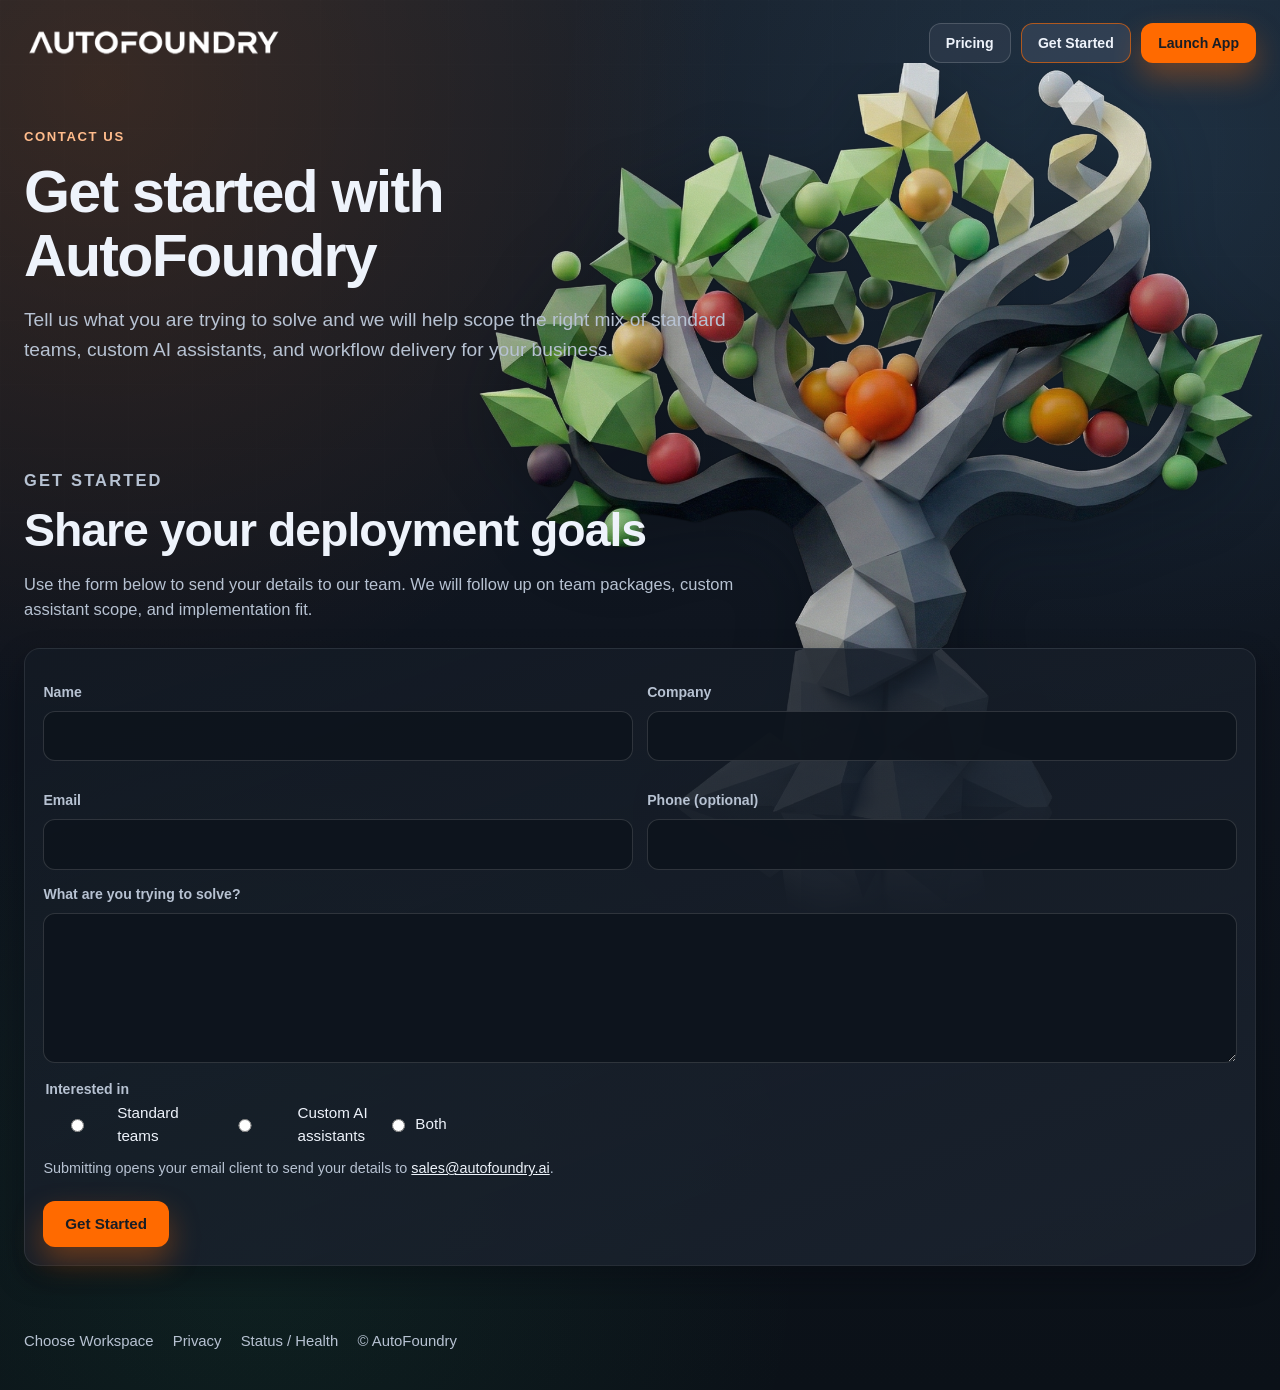
==== contact-us/index.html @ 42141f08 "Add contact us page and route marketing CTAs" ====
<!doctype html>
<html lang="en">
<head>
  <meta charset="utf-8">
  <meta name="viewport" content="width=device-width, initial-scale=1">
  <title>AutoFoundry | Contact Us</title>
  <meta name="description" content="Get started with AutoFoundry for standard teams, custom AI assistants, and workflow deployment planning.">
  <link rel="icon" href="/images/favicon.ico" type="image/x-icon" sizes="any">
  <link rel="stylesheet" href="/style.css">
</head>
<body>
  <div class="page contact-page" id="top">
    <header class="topbar wrap" aria-label="Primary">
      <a href="/" class="brand" aria-label="AutoFoundry home">
        <img src="/images/AutoFoundry_WordMark_600px.png" alt="AutoFoundry" class="wordmark">
      </a>
      <nav class="top-actions" aria-label="Primary actions">
        <a class="btn btn-small btn-ghost" href="/pricing/">Pricing</a>
        <a class="btn btn-small btn-secondary is-current" aria-current="page" href="/contact-us/">Get Started</a>
        <a class="btn btn-small btn-primary" href="https://auth.autofoundry.ai/login?redirect=https://auth.autofoundry.ai/choose">Launch App</a>
      </nav>
    </header>

    <main>
      <div class="hero-shell">
        <section class="hero wrap">
          <div class="hero-inner">
            <div class="hero-left">
              <p class="hero-kicker">Contact Us</p>
              <h1>Get started with AutoFoundry</h1>
              <p class="hero-lede">Tell us what you are trying to solve and we will help scope the right mix of standard teams, custom AI assistants, and workflow delivery for your business.</p>
            </div>
          </div>
        </section>

        <section class="section section-split wrap" id="contact-form-section">
          <div class="section-head">
            <p class="eyebrow">Get Started</p>
            <h2>Share your deployment goals</h2>
            <p>Use the form below to send your details to our team. We will follow up on team packages, custom assistant scope, and implementation fit.</p>
          </div>

          <form class="card contact-form" action="mailto:sales@autofoundry.ai" method="post" enctype="text/plain">
            <div class="contact-grid">
              <label class="contact-field">
                <span>Name</span>
                <input type="text" name="Name" required>
              </label>
              <label class="contact-field">
                <span>Company</span>
                <input type="text" name="Company" required>
              </label>
              <label class="contact-field">
                <span>Email</span>
                <input type="email" name="Email" required>
              </label>
              <label class="contact-field">
                <span>Phone (optional)</span>
                <input type="tel" name="Phone">
              </label>
            </div>

            <label class="contact-field">
              <span>What are you trying to solve?</span>
              <textarea name="What are you trying to solve" rows="5" required></textarea>
            </label>

            <fieldset class="contact-interest">
              <legend>Interested in</legend>
              <label><input type="radio" name="Interested in" value="Standard teams" required> Standard teams</label>
              <label><input type="radio" name="Interested in" value="Custom AI assistants"> Custom AI assistants</label>
              <label><input type="radio" name="Interested in" value="Both"> Both</label>
            </fieldset>

            <p class="contact-note">Submitting opens your email client to send your details to <a href="mailto:sales@autofoundry.ai">sales@autofoundry.ai</a>.</p>

            <div class="cta-row">
              <button class="btn btn-primary" type="submit">Get Started</button>
            </div>
          </form>
        </section>

        <div class="hero-art-layer" aria-hidden="true">
          <img src="/images/AutoFoundry_Tree.png" alt="AutoFoundry Tree">
        </div>
      </div>
    </main>

    <footer class="footer wrap" aria-label="Site footer">
      <a href="https://auth.autofoundry.ai/choose">Choose Workspace</a>
      <a href="#" title="Privacy policy coming soon">Privacy</a>
      <a href="#" title="Status page coming soon">Status / Health</a>
      <span>© AutoFoundry</span>
    </footer>
  </div>
</body>
</html>
---- style.css ----
:root {
  --bg-0: #0b1118;
  --bg-1: #0f151f;
  --bg-2: #18202b;
  --surface-1: rgba(20, 27, 37, 0.74);
  --surface-2: rgba(27, 35, 47, 0.9);
  --surface-alt: rgba(17, 23, 32, 0.92);
  --ink: #eef3fb;
  --muted: #b7c2d2;
  --line: rgba(255, 255, 255, 0.14);
  --line-soft: rgba(255, 255, 255, 0.08);
  --accent: #ff6a00;
  --accent-hover: #ff8229;
  --accent-soft: rgba(255, 106, 0, 0.22);
  --ok: #32d17c;
  --shadow-lg: 0 24px 60px rgba(4, 8, 14, 0.55);
  --shadow-md: 0 12px 28px rgba(4, 8, 14, 0.4);
  --radius-lg: 24px;
  --radius-md: 16px;
  --radius-sm: 12px;
}

* {
  box-sizing: border-box;
}

html {
  scroll-behavior: smooth;
}

body {
  margin: 0;
  color: var(--ink);
  font-family: "Inter", "Avenir Next", "Segoe UI", "Helvetica Neue", Arial, sans-serif;
  line-height: 1.55;
  min-height: 100vh;
  background:
    radial-gradient(circle at 8% 6%, rgba(255, 106, 0, 0.14), transparent 36%),
    radial-gradient(circle at 88% 10%, rgba(88, 185, 255, 0.12), transparent 34%),
    radial-gradient(circle at 20% 90%, rgba(50, 209, 124, 0.08), transparent 34%),
    linear-gradient(180deg, var(--bg-2) 0%, var(--bg-1) 45%, var(--bg-0) 100%);
}

.page {
  position: relative;
  overflow: hidden;
}

.page::before {
  content: "";
  position: absolute;
  inset: 0;
  background-image:
    linear-gradient(rgba(255, 255, 255, 0.02) 1px, transparent 1px),
    linear-gradient(90deg, rgba(255, 255, 255, 0.02) 1px, transparent 1px);
  background-size: 64px 64px;
  mask-image: linear-gradient(180deg, rgba(0, 0, 0, 0.45), rgba(0, 0, 0, 0.06));
  pointer-events: none;
}

.wrap {
  width: min(1240px, calc(100% - 3rem));
  margin: 0 auto;
  position: relative;
  z-index: 1;
}

main {
  position: relative;
}

.hero-shell {
  position: relative;
  overflow: hidden;
}

.topbar {
  display: flex;
  align-items: center;
  justify-content: space-between;
  gap: 1rem;
  padding-top: 1.4rem;
}

.brand {
  display: inline-flex;
  align-items: center;
}

.wordmark {
  width: clamp(180px, 25vw, 260px);
  height: auto;
}

.top-actions {
  display: flex;
  align-items: center;
  gap: 0.65rem;
}

.hero {
  padding-top: clamp(2.2rem, 5.8vw, 4rem);
  padding-bottom: clamp(1.25rem, 2.8vw, 2.1rem);
}

.hero-inner {
  display: block;
}

.hero-left {
  min-width: 0;
  max-width: 740px;
  position: relative;
  z-index: 2;
}

.hero-kicker {
  margin: 0;
  font-size: 0.82rem;
  letter-spacing: 0.12em;
  text-transform: uppercase;
  font-weight: 600;
  color: #ffbc8c;
}

.hero h1 {
  margin: 0.8rem 0 0;
  font-size: clamp(2rem, 5.2vw, 3.7rem);
  line-height: 1.08;
  letter-spacing: -0.03em;
  max-width: 26ch;
  text-wrap: balance;
}

.hero-lede {
  margin: 1.05rem 0 0;
  color: var(--muted);
  font-size: clamp(1.02rem, 1.7vw, 1.2rem);
  max-width: 66ch;
}

.cta-row {
  margin-top: 1.35rem;
  display: flex;
  flex-wrap: wrap;
  gap: 0.8rem;
}

.btn {
  display: inline-flex;
  align-items: center;
  justify-content: center;
  min-height: 2.85rem;
  padding: 0 1.3rem;
  border-radius: var(--radius-sm);
  border: 1px solid transparent;
  text-decoration: none;
  font-weight: 600;
  font-size: 0.95rem;
  line-height: 1;
  white-space: nowrap;
  transition: transform 0.2s ease, box-shadow 0.2s ease, border-color 0.2s ease, background 0.2s ease;
}

.btn:focus-visible {
  outline: 2px solid rgba(255, 176, 32, 0.95);
  outline-offset: 2px;
}

.btn-small {
  min-height: 2.5rem;
  padding: 0 1rem;
  font-size: 0.88rem;
}

.btn-primary {
  background: var(--accent);
  color: #181d24;
  box-shadow: 0 14px 30px rgba(255, 106, 0, 0.35);
}

.btn-primary:hover {
  transform: translateY(-1px);
  background: var(--accent-hover);
  box-shadow: 0 16px 34px rgba(255, 106, 0, 0.43);
}

.btn-secondary,
.btn-ghost {
  color: var(--ink);
  background: rgba(57, 68, 86, 0.46);
  border-color: rgba(255, 255, 255, 0.16);
}

.btn-secondary:hover,
.btn-ghost:hover {
  transform: translateY(-1px);
  border-color: rgba(255, 106, 0, 0.62);
  background: rgba(66, 79, 99, 0.54);
}

.hero-art-layer {
  position: absolute;
  top: -0.75rem;
  right: -100px;
  width: 980px; /* frozen size */
  z-index: 0;
  pointer-events: none;
}

.hero-art-layer img {
  width: 100%;
  height: auto;
  display: block;
  opacity: 0.88;
  filter: drop-shadow(0 16px 34px rgba(4, 8, 14, 0.34));
}

.section {
  padding-top: clamp(2rem, 4.2vw, 3.4rem);
  padding-bottom: clamp(2.3rem, 5vw, 4.2rem);
}

#what-it-does.section {
  padding-top: clamp(1.4rem, 2.8vw, 2.2rem);
}

.section-split {
  position: relative;
  z-index: 2;
}

.feature-row {
  display: grid;
  grid-template-columns: repeat(4, minmax(0, 1fr));
  gap: 1.2rem;
  margin-top: 2rem;
}

.feature-tile {
  padding: 1.2rem;
  border-radius: 12px;
  background: rgba(20, 30, 45, 0.6);
  border: 1px solid rgba(255, 255, 255, 0.06);
}

.feature-tile h4 {
  margin: 0;
  font-size: 0.95rem;
  line-height: 1.35;
}

.feature-tile p {
  margin: 0.4rem 0 0;
  color: var(--muted);
  font-size: 0.85rem;
  line-height: 1.5;
  opacity: 0.75;
}

.section-alt {
  background: linear-gradient(180deg, rgba(16, 22, 31, 0.74), rgba(12, 18, 26, 0.9));
  border-top: 1px solid var(--line-soft);
  border-bottom: 1px solid var(--line-soft);
}

.section-head {
  max-width: 760px;
}

.eyebrow {
  margin: 0;
  text-transform: uppercase;
  letter-spacing: 0.13em;
  font-size: 0.78rem;
  font-weight: 600;
  color: #ffb47d;
}

.section-head h2 {
  margin: 0.7rem 0 0;
  font-size: clamp(1.8rem, 4.5vw, 2.9rem);
  line-height: 1.1;
  letter-spacing: -0.022em;
  text-wrap: balance;
}

.section-head p {
  margin: 1rem 0 0;
  color: var(--muted);
  font-size: 1.03rem;
}

.card-grid {
  margin-top: 1.6rem;
  display: grid;
  gap: 1rem;
}

.three-col {
  grid-template-columns: repeat(3, minmax(0, 1fr));
}

.two-col {
  grid-template-columns: repeat(2, minmax(0, 1fr));
}

.card {
  background: linear-gradient(160deg, var(--surface-1), var(--surface-2));
  border: 1px solid var(--line-soft);
  border-radius: var(--radius-md);
  padding: 1.2rem;
  box-shadow: var(--shadow-md);
}

.card h3 {
  margin: 0;
  font-size: 1.08rem;
  line-height: 1.3;
}

.card p {
  margin: 0.6rem 0 0;
  color: var(--muted);
}

.flow-grid {
  list-style: none;
  margin: 1.6rem 0 0;
  padding: 0;
  display: grid;
  gap: 1rem;
  grid-template-columns: repeat(4, minmax(0, 1fr));
}

.flow-step {
  background: linear-gradient(160deg, rgba(20, 28, 38, 0.82), rgba(13, 19, 27, 0.96));
  border: 1px solid var(--line-soft);
  border-radius: var(--radius-md);
  padding: 1.1rem;
}

.flow-kicker {
  width: 1.85rem;
  height: 1.85rem;
  border-radius: 999px;
  display: inline-flex;
  align-items: center;
  justify-content: center;
  background: var(--accent-soft);
  border: 1px solid rgba(255, 106, 0, 0.42);
  color: #ffbf91;
  font-size: 0.82rem;
  font-weight: 700;
}

.flow-step h3 {
  margin: 0.7rem 0 0;
  font-size: 1.03rem;
}

.flow-step p {
  margin: 0.5rem 0 0;
  color: var(--muted);
  font-size: 0.95rem;
}

.split-block {
  display: grid;
  grid-template-columns: 1.15fr 0.85fr;
  gap: 1rem;
  align-items: start;
}

.split-main h2 {
  margin: 0.68rem 0 0;
  font-size: clamp(1.8rem, 4vw, 2.7rem);
  line-height: 1.12;
  letter-spacing: -0.02em;
  text-wrap: balance;
}

.split-main p {
  margin: 1rem 0 0;
  color: var(--muted);
  font-size: 1.03rem;
}

.scale-points {
  background: linear-gradient(160deg, rgba(20, 27, 38, 0.8), rgba(13, 19, 28, 0.96));
  border: 1px solid var(--line-soft);
  border-radius: var(--radius-md);
  padding: 1.15rem;
  box-shadow: var(--shadow-md);
}

.scale-points p {
  margin: 0;
  color: var(--muted);
}

.scale-points p + p {
  margin-top: 0.8rem;
}

.scale-points strong {
  color: var(--ink);
}

.final-cta {
  margin-top: clamp(2rem, 5vw, 3.2rem);
  margin-bottom: clamp(2.5rem, 5vw, 4rem);
  padding: clamp(1.8rem, 4vw, 2.7rem);
  border: 1px solid var(--line);
  border-radius: var(--radius-lg);
  background:
    radial-gradient(circle at 6% 10%, rgba(255, 106, 0, 0.15), transparent 40%),
    linear-gradient(145deg, rgba(34, 44, 58, 0.8), rgba(17, 24, 34, 0.94));
  box-shadow: var(--shadow-lg);
}

.final-cta h2 {
  margin: 0;
  font-size: clamp(1.9rem, 4.5vw, 3rem);
  line-height: 1.1;
  letter-spacing: -0.02em;
  max-width: 24ch;
}

.final-cta p {
  margin: 0.9rem 0 0;
  color: var(--muted);
  max-width: 70ch;
}

.footer {
  display: flex;
  flex-wrap: wrap;
  gap: 0.9rem 1.2rem;
  align-items: center;
  color: var(--muted);
  font-size: 0.93rem;
  padding-bottom: 2.3rem;
}

.footer a {
  color: var(--muted);
  text-decoration: none;
}

.footer a:hover {
  color: var(--ink);
}

/* Auth Login */
.auth-login-page {
  min-height: 100vh;
  background:
    radial-gradient(circle at 12% 10%, rgba(255, 106, 0, 0.16), transparent 40%),
    radial-gradient(circle at 88% 8%, rgba(88, 185, 255, 0.13), transparent 34%),
    radial-gradient(circle at 24% 88%, rgba(50, 209, 124, 0.08), transparent 34%),
    linear-gradient(180deg, var(--bg-2) 0%, var(--bg-1) 44%, var(--bg-0) 100%);
}

.auth-login-shell {
  min-height: 100vh;
  display: grid;
  place-items: center;
  padding: clamp(1.25rem, 3vw, 2.2rem);
  position: relative;
  isolation: isolate;
  overflow: hidden;
}

.auth-login-shell::before {
  content: "";
  position: absolute;
  top: -12px;
  left: 50%;
  width: 1000px;
  height: 1000px;
  margin-left: 60px;
  background: url("/images/AutoFoundry_Tree.png") center/contain no-repeat;
  z-index: 0;
  pointer-events: none;
}

.auth-login-card {
  width: min(100%, 500px);
  border-radius: 20px;
  border: 1px solid var(--line);
  background: linear-gradient(155deg, rgba(34, 45, 60, 0.66), rgba(17, 24, 34, 0.84));
  backdrop-filter: blur(6px);
  box-shadow: var(--shadow-lg);
  padding: clamp(1.3rem, 3.5vw, 2rem);
  position: relative;
  z-index: 1;
}

.auth-login-brand {
  margin-bottom: 0.65rem;
}

.auth-login-wordmark {
  display: block;
  width: clamp(190px, 44vw, 300px);
  height: auto;
}

.auth-login-kicker {
  margin: 0 0 1.35rem;
  color: #ffc293;
  font-size: 0.78rem;
  letter-spacing: 0.12em;
  text-transform: uppercase;
  font-weight: 600;
}

.auth-login-title {
  margin: 0;
  font-size: clamp(1.7rem, 4.2vw, 2.15rem);
  line-height: 1.12;
  letter-spacing: -0.02em;
}

.auth-login-helper {
  margin: 0.75rem 0 0;
  color: var(--muted);
  font-size: 0.95rem;
}

.auth-login-banner {
  margin-top: 0.95rem;
  border-radius: 12px;
  border: 1px solid rgba(255, 93, 93, 0.45);
  background: rgba(89, 21, 21, 0.34);
  color: #ffd6d6;
  padding: 0.75rem 0.85rem;
  display: grid;
  gap: 0.15rem;
  font-size: 0.92rem;
}

.auth-login-form {
  margin-top: 1rem;
}

.auth-login-form label {
  display: block;
  margin-top: 0.72rem;
  margin-bottom: 0.35rem;
  color: var(--ink);
  font-size: 0.9rem;
  font-weight: 600;
}

.auth-login-form input {
  width: 100%;
  border-radius: 12px;
  border: 1px solid var(--line-soft);
  background: #0f1824;
  color: var(--ink);
  padding: 0.78rem 0.86rem;
  font-size: 0.98rem;
}

.auth-login-form input#password {
  margin-bottom: 0.95rem;
}

.auth-login-form input:focus-visible {
  outline: 2px solid rgba(255, 160, 96, 0.95);
  outline-offset: 1px;
  border-color: rgba(255, 106, 0, 0.55);
}

.auth-login-form button {
  width: 100%;
  margin-top: 1rem;
  min-height: 2.85rem;
  border-radius: 12px;
  border: 1px solid transparent;
  background: var(--accent);
  color: #161b22;
  font-weight: 700;
  font-size: 0.96rem;
  cursor: pointer;
  box-shadow: 0 14px 30px rgba(255, 106, 0, 0.35);
  transition: transform 0.2s ease, box-shadow 0.2s ease, background 0.2s ease;
}

.auth-login-form button:hover {
  background: var(--accent-hover);
  transform: translateY(-1px);
  box-shadow: 0 16px 34px rgba(255, 106, 0, 0.42);
}

.auth-login-form button:focus-visible {
  outline: 2px solid rgba(255, 176, 32, 0.95);
  outline-offset: 2px;
}

.auth-login-footer {
  margin-top: 0.95rem;
  display: flex;
  flex-wrap: wrap;
  gap: 0.5rem 0.9rem;
  align-items: center;
  color: var(--muted);
  font-size: 0.88rem;
}

.auth-login-footer a {
  color: var(--muted);
  text-decoration: none;
}

.auth-login-footer a:hover {
  color: var(--ink);
}

.auth-login-redirect {
  margin-left: auto;
  font-family: "IBM Plex Mono", "SFMono-Regular", Menlo, Consolas, monospace;
  font-size: 0.76rem;
  color: #9eabc0;
}

@media (max-width: 1080px) {
  .three-col,
  .flow-grid {
    grid-template-columns: repeat(2, minmax(0, 1fr));
  }

  .split-block {
    grid-template-columns: 1fr;
  }
}

@media (max-width: 1200px) {
  .hero-inner {
    padding-right: 180px;
  }

  .hero-left {
    max-width: 600px;
  }

  .hero-art-layer {
    right: -320px;
  }
}

@media (max-width: 980px) {
  .hero-inner {
    padding-right: 80px;
  }

  .hero-left {
    max-width: 540px;
  }

  .hero-art-layer {
    right: -520px;
  }

  .feature-row {
    grid-template-columns: 1fr 1fr;
  }
}

@media (max-width: 760px) {
  .hero-inner {
    padding-right: 0;
  }

  .hero-left {
    max-width: 100%;
  }

  .hero-art-layer {
    right: -740px;
  }

  .wrap {
    width: calc(100% - 2rem);
  }

  .topbar {
    padding-top: 1rem;
    align-items: flex-start;
    flex-direction: column;
  }

  .top-actions {
    width: 100%;
    justify-content: flex-start;
    flex-wrap: wrap;
  }

  .hero {
    padding-top: 1.8rem;
    padding-bottom: 1.5rem;
  }

  .hero h1 {
    max-width: 18ch;
  }

  .feature-row {
    grid-template-columns: 1fr;
  }
}

@media (max-width: 600px) {
  .feature-row {
    grid-template-columns: 1fr;
  }

  .auth-login-card {
    width: min(100%, 460px);
  }

  .auth-login-redirect {
    margin-left: 0;
    width: 100%;
  }

  .btn-small {
    min-height: 2.75rem;
    font-size: 0.92rem;
  }

  .two-col,
  .three-col,
  .flow-grid {
    grid-template-columns: 1fr;
  }

  .btn-primary,
  .btn-secondary {
    width: 100%;
  }

  .top-actions .btn-small {
    width: 100%;
  }
}

/* Pricing Page */
.pricing-page .pricing-hero .hero-inner {
  padding-right: 0;
}

.pricing-page .pricing-hero .hero-left {
  max-width: 920px;
}

.pricing-page .hero-kicker {
  max-width: 62ch;
  line-height: 1.5;
}

.pricing-page .pricing-hero-art {
  right: -340px;
}

.pricing-support-line {
  margin: 0.8rem 0 0;
  color: var(--muted);
  font-size: 0.98rem;
}

.pricing-page .top-actions .is-current {
  border-color: rgba(255, 106, 0, 0.62);
  background: rgba(66, 79, 99, 0.54);
}

.contact-page .top-actions .is-current {
  border-color: rgba(255, 106, 0, 0.62);
  background: rgba(66, 79, 99, 0.54);
}

.pricing-grid {
  grid-template-columns: repeat(3, minmax(0, 1fr));
}

.package-card {
  display: flex;
  flex-direction: column;
}

.package-meta {
  margin: 0.75rem 0 0;
  font-size: 0.92rem;
}

.package-cta {
  margin-top: 1rem;
  align-self: flex-start;
}

.pricing-visual-shell {
  margin-top: 1.6rem;
  display: grid;
  grid-template-columns: 1.2fr 0.8fr;
  gap: 1rem;
  align-items: stretch;
}

.pricing-visual-placeholder {
  min-height: 320px;
  border: 1px dashed rgba(255, 255, 255, 0.24);
  border-radius: var(--radius-md);
  background: linear-gradient(160deg, rgba(20, 28, 38, 0.82), rgba(13, 19, 27, 0.96));
  display: grid;
  place-content: center;
  gap: 0.35rem;
  padding: 1.2rem;
  text-align: center;
  color: var(--muted);
}

.pricing-visual-placeholder p {
  margin: 0;
}

.pricing-cta-row {
  margin-top: 1.2rem;
}

.factor-grid {
  grid-template-columns: repeat(3, minmax(0, 1fr));
}

.factor-card {
  min-height: 90px;
}

.factor-card h3 {
  font-size: 0.98rem;
}

@media (max-width: 1080px) {
  .pricing-grid,
  .factor-grid {
    grid-template-columns: repeat(2, minmax(0, 1fr));
  }

  .pricing-visual-shell {
    grid-template-columns: 1fr;
  }
}

@media (max-width: 760px) {
  .pricing-page .pricing-hero .hero-left {
    max-width: 100%;
  }

  .pricing-page .pricing-hero-art {
    right: -760px;
  }
}

@media (max-width: 600px) {
  .pricing-grid,
  .factor-grid {
    grid-template-columns: 1fr;
  }

  .package-cta {
    width: 100%;
  }
}

/* Pricing Team Media Layout */
.pricing-team-layout {
  display: grid;
  grid-template-columns: minmax(260px, 0.8fr) minmax(0, 1.2fr);
  gap: 1.1rem;
  align-items: start;
}

.pricing-team-media {
  position: sticky;
  top: 1rem;
}

.pricing-team-image-frame {
  padding: 0.7rem;
}

.pricing-team-image {
  display: block;
  width: 100%;
  height: auto;
  border-radius: var(--radius-sm);
  object-fit: contain;
}

.pricing-team-content .section-head {
  max-width: 100%;
}

@media (max-width: 1080px) {
  .pricing-team-layout {
    grid-template-columns: 1fr;
  }

  .pricing-team-media {
    position: static;
  }
}

/* Contact Page */
.contact-form {
  margin-top: 1.6rem;
  padding: 1.15rem;
}

.contact-grid {
  display: grid;
  grid-template-columns: repeat(2, minmax(0, 1fr));
  gap: 0.9rem;
}

.contact-field {
  display: grid;
  gap: 0.45rem;
  margin-top: 0.9rem;
}

.contact-field span,
.contact-interest legend {
  font-size: 0.88rem;
  color: var(--muted);
  font-weight: 600;
}

.contact-form input,
.contact-form textarea {
  width: 100%;
  border-radius: var(--radius-sm);
  border: 1px solid rgba(255, 255, 255, 0.14);
  background: rgba(14, 20, 29, 0.92);
  color: var(--ink);
  padding: 0.74rem 0.82rem;
  font: inherit;
}

.contact-form textarea {
  resize: vertical;
  min-height: 120px;
}

.contact-form input:focus-visible,
.contact-form textarea:focus-visible {
  outline: 2px solid rgba(255, 176, 32, 0.95);
  outline-offset: 2px;
}

.contact-interest {
  margin: 1rem 0 0;
  padding: 0;
  border: 0;
  display: flex;
  flex-wrap: wrap;
  gap: 0.85rem 1.2rem;
}

.contact-interest label {
  display: inline-flex;
  align-items: center;
  gap: 0.45rem;
  font-size: 0.95rem;
}

.contact-note {
  margin: 1rem 0 0;
  font-size: 0.9rem;
  color: var(--muted);
}

.contact-note a {
  color: var(--ink);
}

@media (max-width: 760px) {
  .contact-grid {
    grid-template-columns: 1fr;
  }
}
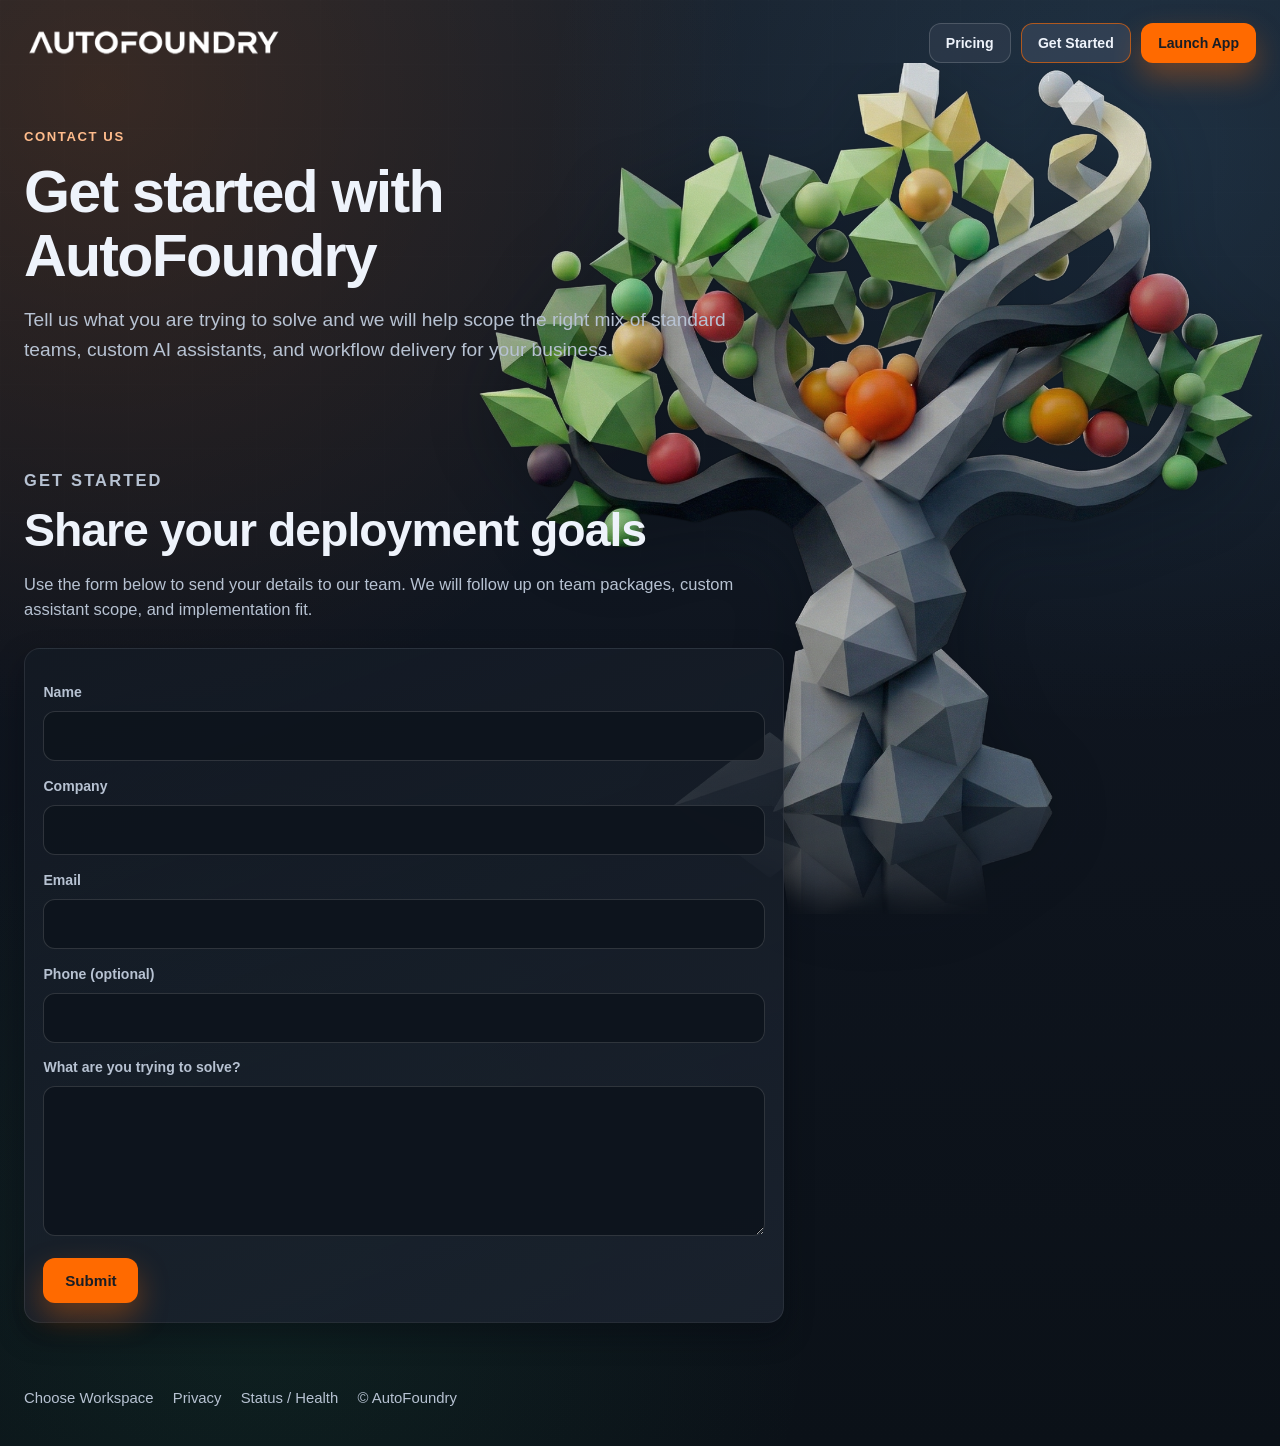
==== commit fdf605d5: "UI pass 2 on contact us page" ====
--- a/contact-us/index.html
+++ b/contact-us/index.html
@@ -41,41 +41,30 @@
           </div>
 
           <form class="card contact-form" action="mailto:sales@autofoundry.ai" method="post" enctype="text/plain">
-            <div class="contact-grid">
-              <label class="contact-field">
-                <span>Name</span>
-                <input type="text" name="Name" required>
-              </label>
-              <label class="contact-field">
-                <span>Company</span>
-                <input type="text" name="Company" required>
-              </label>
-              <label class="contact-field">
-                <span>Email</span>
-                <input type="email" name="Email" required>
-              </label>
-              <label class="contact-field">
-                <span>Phone (optional)</span>
-                <input type="tel" name="Phone">
-              </label>
-            </div>
+            <label class="contact-field">
+              <span>Name</span>
+              <input type="text" name="Name" required>
+            </label>
+            <label class="contact-field">
+              <span>Company</span>
+              <input type="text" name="Company" required>
+            </label>
+            <label class="contact-field">
+              <span>Email</span>
+              <input type="email" name="Email" required>
+            </label>
+            <label class="contact-field">
+              <span>Phone (optional)</span>
+              <input type="tel" name="Phone">
+            </label>
 
             <label class="contact-field">
               <span>What are you trying to solve?</span>
               <textarea name="What are you trying to solve" rows="5" required></textarea>
             </label>
 
-            <fieldset class="contact-interest">
-              <legend>Interested in</legend>
-              <label><input type="radio" name="Interested in" value="Standard teams" required> Standard teams</label>
-              <label><input type="radio" name="Interested in" value="Custom AI assistants"> Custom AI assistants</label>
-              <label><input type="radio" name="Interested in" value="Both"> Both</label>
-            </fieldset>
-
-            <p class="contact-note">Submitting opens your email client to send your details to <a href="mailto:sales@autofoundry.ai">sales@autofoundry.ai</a>.</p>
-
             <div class="cta-row">
-              <button class="btn btn-primary" type="submit">Get Started</button>
+              <button class="btn btn-primary" type="submit">Submit</button>
             </div>
           </form>
         </section>
--- a/style.css
+++ b/style.css
@@ -916,12 +916,7 @@
 .contact-form {
   margin-top: 1.6rem;
   padding: 1.15rem;
-}
-
-.contact-grid {
-  display: grid;
-  grid-template-columns: repeat(2, minmax(0, 1fr));
-  gap: 0.9rem;
+  width: min(100%, 760px);
 }
 
 .contact-field {
@@ -930,8 +925,7 @@
   margin-top: 0.9rem;
 }
 
-.contact-field span,
-.contact-interest legend {
+.contact-field span {
   font-size: 0.88rem;
   color: var(--muted);
   font-weight: 600;
@@ -958,35 +952,3 @@
   outline: 2px solid rgba(255, 176, 32, 0.95);
   outline-offset: 2px;
 }
-
-.contact-interest {
-  margin: 1rem 0 0;
-  padding: 0;
-  border: 0;
-  display: flex;
-  flex-wrap: wrap;
-  gap: 0.85rem 1.2rem;
-}
-
-.contact-interest label {
-  display: inline-flex;
-  align-items: center;
-  gap: 0.45rem;
-  font-size: 0.95rem;
-}
-
-.contact-note {
-  margin: 1rem 0 0;
-  font-size: 0.9rem;
-  color: var(--muted);
-}
-
-.contact-note a {
-  color: var(--ink);
-}
-
-@media (max-width: 760px) {
-  .contact-grid {
-    grid-template-columns: 1fr;
-  }
-}
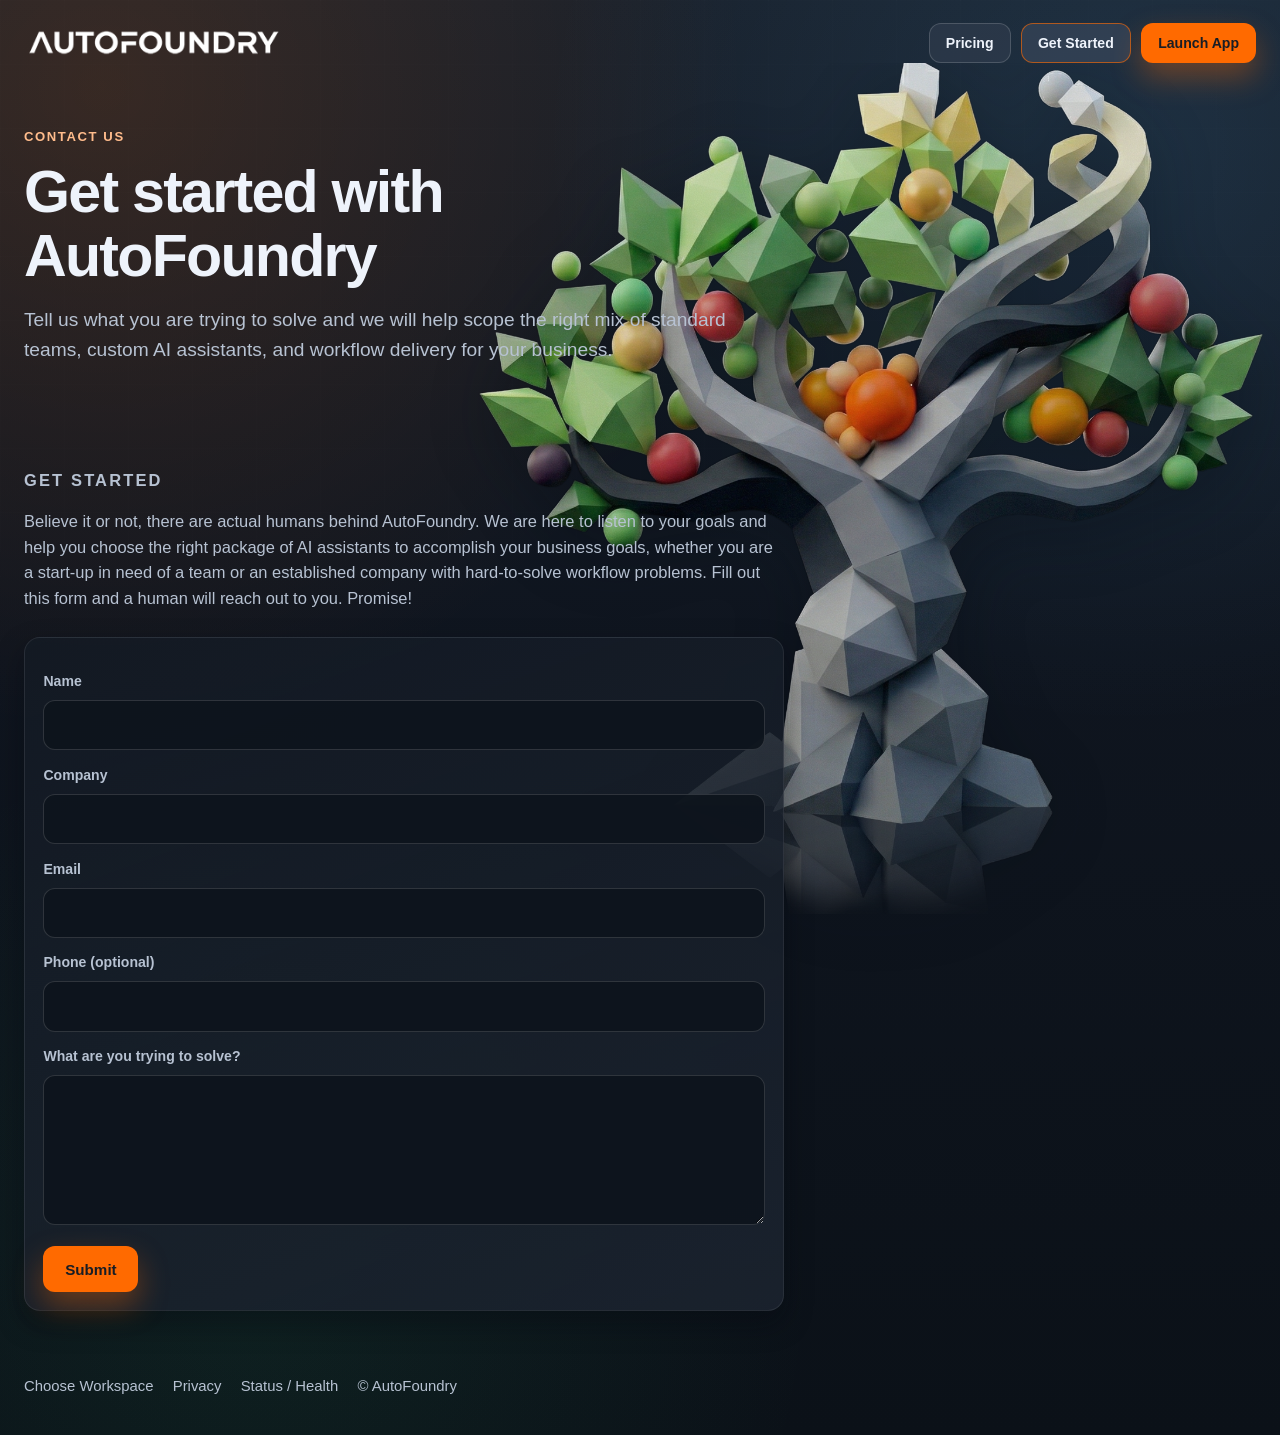
==== commit b9bdc628: "Refine contact page intro copy" ====
--- a/contact-us/index.html
+++ b/contact-us/index.html
@@ -36,8 +36,7 @@
         <section class="section section-split wrap" id="contact-form-section">
           <div class="section-head">
             <p class="eyebrow">Get Started</p>
-            <h2>Share your deployment goals</h2>
-            <p>Use the form below to send your details to our team. We will follow up on team packages, custom assistant scope, and implementation fit.</p>
+            <p>Believe it or not, there are actual humans behind AutoFoundry. We are here to listen to your goals and help you choose the right package of AI assistants to accomplish your business goals, whether you are a start-up in need of a team or an established company with hard-to-solve workflow problems. Fill out this form and a human will reach out to you. Promise!</p>
           </div>
 
           <form class="card contact-form" action="mailto:sales@autofoundry.ai" method="post" enctype="text/plain">
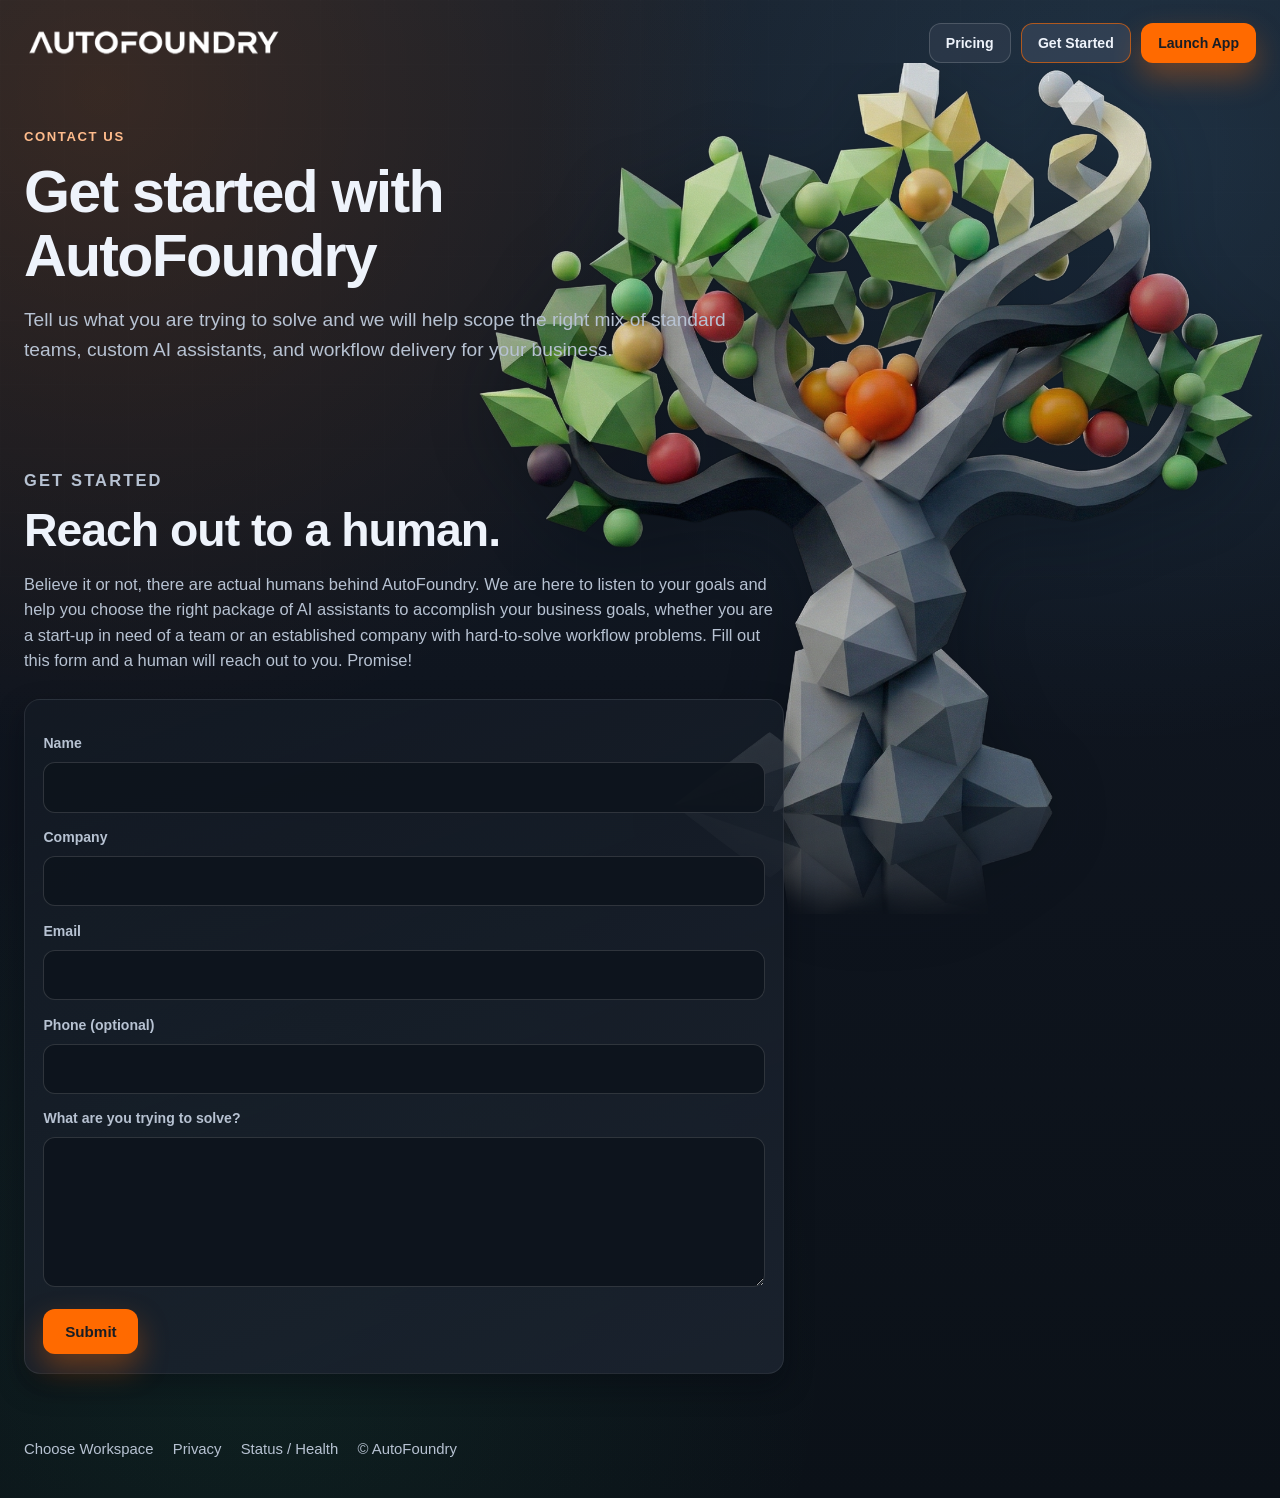
==== commit 5581b178: "Restore contact page human headline" ====
--- a/contact-us/index.html
+++ b/contact-us/index.html
@@ -36,6 +36,7 @@
         <section class="section section-split wrap" id="contact-form-section">
           <div class="section-head">
             <p class="eyebrow">Get Started</p>
+            <h2>Reach out to a human.</h2>
             <p>Believe it or not, there are actual humans behind AutoFoundry. We are here to listen to your goals and help you choose the right package of AI assistants to accomplish your business goals, whether you are a start-up in need of a team or an established company with hard-to-solve workflow problems. Fill out this form and a human will reach out to you. Promise!</p>
           </div>
 
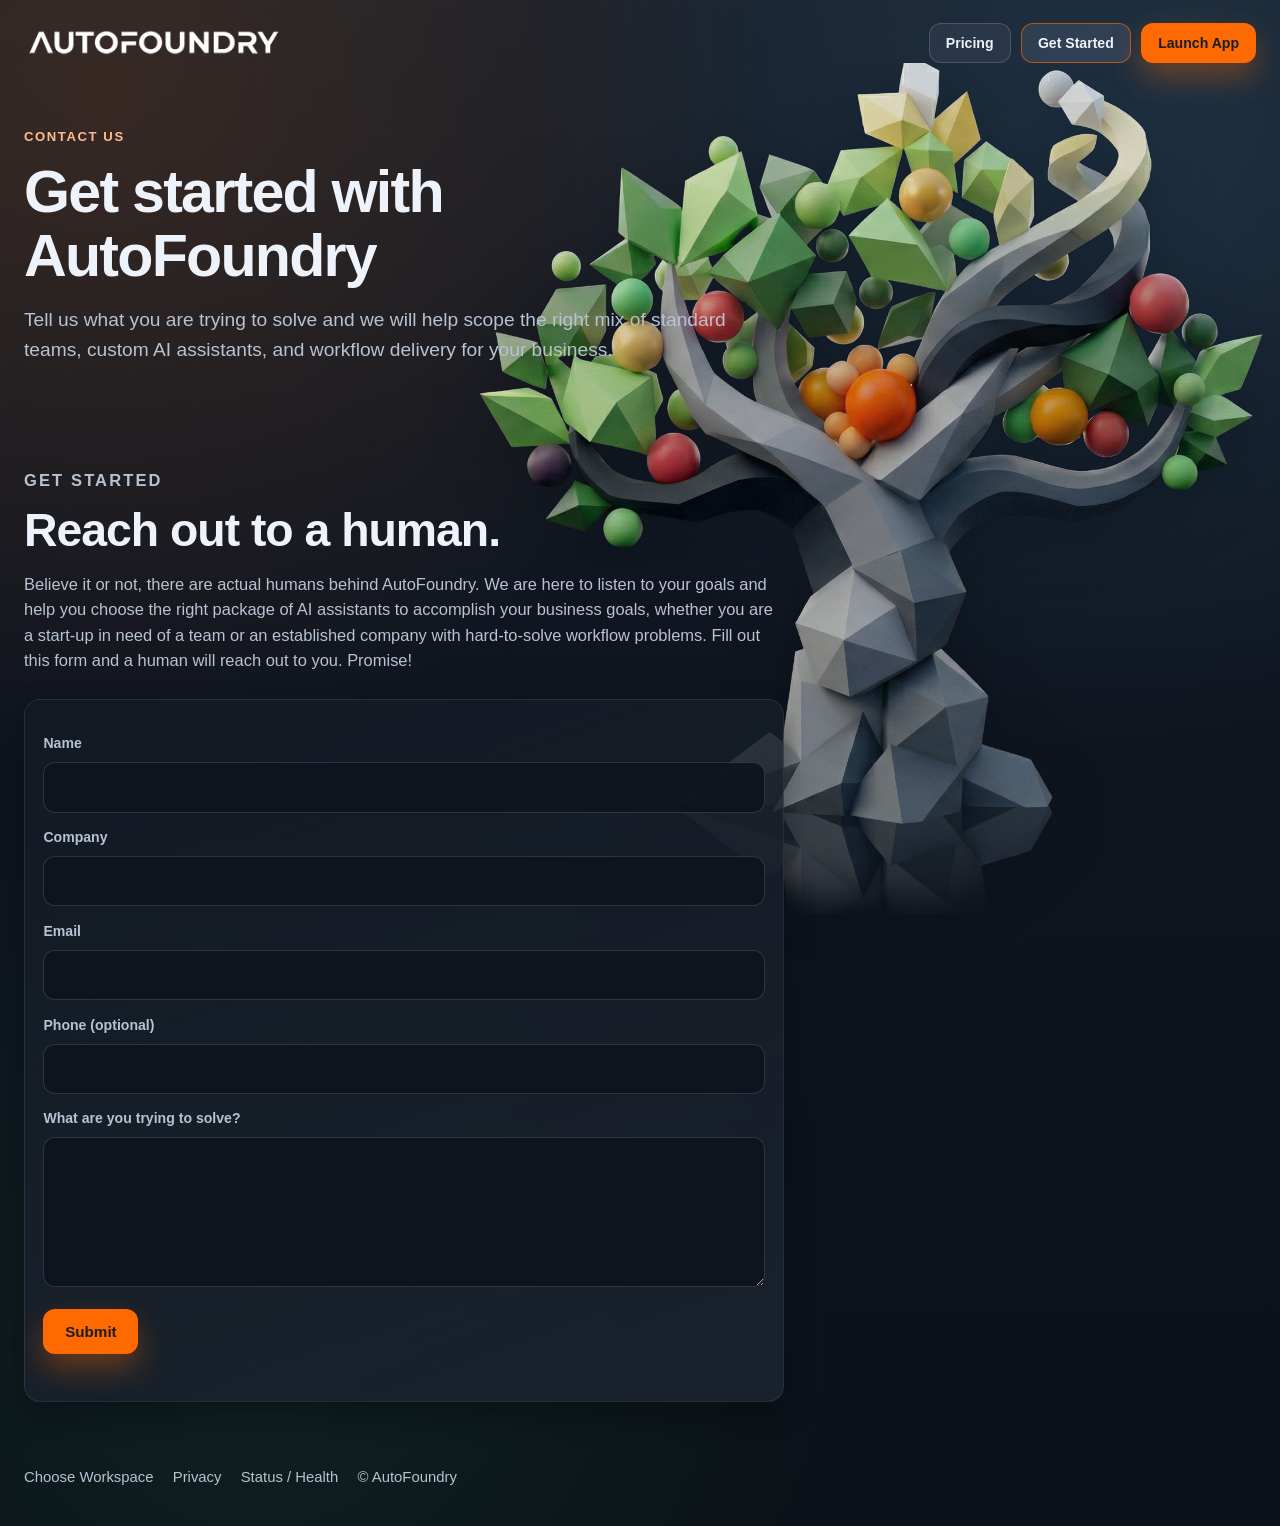
==== commit 4202546e: "Restore secure contact form submission to Slack intake" ====
--- a/contact-us/index.html
+++ b/contact-us/index.html
@@ -40,32 +40,39 @@
             <p>Believe it or not, there are actual humans behind AutoFoundry. We are here to listen to your goals and help you choose the right package of AI assistants to accomplish your business goals, whether you are a start-up in need of a team or an established company with hard-to-solve workflow problems. Fill out this form and a human will reach out to you. Promise!</p>
           </div>
 
-          <form class="card contact-form" action="mailto:sales@autofoundry.ai" method="post" enctype="text/plain">
+          <form class="card contact-form" id="contact-form" autocomplete="on">
             <label class="contact-field">
               <span>Name</span>
-              <input type="text" name="Name" required>
+              <input id="contact-name" type="text" name="name" autocomplete="name" required>
             </label>
             <label class="contact-field">
               <span>Company</span>
-              <input type="text" name="Company" required>
+              <input id="contact-company" type="text" name="company" autocomplete="organization" required>
             </label>
             <label class="contact-field">
               <span>Email</span>
-              <input type="email" name="Email" required>
+              <input id="contact-email" type="email" name="email" autocomplete="email" required>
             </label>
             <label class="contact-field">
               <span>Phone (optional)</span>
-              <input type="tel" name="Phone">
+              <input id="contact-phone" type="tel" name="phone" autocomplete="tel">
             </label>
 
             <label class="contact-field">
               <span>What are you trying to solve?</span>
-              <textarea name="What are you trying to solve" rows="5" required></textarea>
+              <textarea id="contact-problem" name="problem_to_solve" rows="5" autocomplete="on" required></textarea>
+            </label>
+
+            <input type="hidden" name="interest" value="General Inquiry">
+            <label class="contact-field contact-honeypot" aria-hidden="true">
+              <span>Website</span>
+              <input id="contact-website" type="text" name="website" tabindex="-1" autocomplete="off">
             </label>
 
             <div class="cta-row">
               <button class="btn btn-primary" type="submit">Submit</button>
             </div>
+            <p class="contact-form-status" role="status" aria-live="polite" data-form-status></p>
           </form>
         </section>
 
@@ -82,5 +89,68 @@
       <span>© AutoFoundry</span>
     </footer>
   </div>
+  <script>
+    (() => {
+      const form = document.getElementById("contact-form");
+      if (!form) return;
+
+      const status = form.querySelector("[data-form-status]");
+      const submitButton = form.querySelector("button[type='submit']");
+      const endpoint = "https://api.autofoundry.ai/v1/public/contact-us";
+
+      const setStatus = (state, message) => {
+        if (!status) return;
+        status.textContent = message;
+        status.classList.remove("is-submitting", "is-success", "is-error");
+        if (state) status.classList.add(`is-${state}`);
+      };
+
+      form.addEventListener("submit", async (event) => {
+        event.preventDefault();
+
+        const formData = new FormData(form);
+        const payload = {
+          name: String(formData.get("name") || "").trim(),
+          company: String(formData.get("company") || "").trim(),
+          email: String(formData.get("email") || "").trim(),
+          phone: String(formData.get("phone") || "").trim(),
+          problem_to_solve: String(formData.get("problem_to_solve") || "").trim(),
+          interest: String(formData.get("interest") || "General Inquiry").trim(),
+          source_page: "/contact-us",
+          website: String(formData.get("website") || "").trim()
+        };
+
+        if (!payload.name || !payload.company || !payload.email || !payload.problem_to_solve) {
+          setStatus("error", "Please complete all required fields before submitting.");
+          return;
+        }
+
+        if (submitButton) submitButton.disabled = true;
+        setStatus("submitting", "Submitting...");
+
+        try {
+          const response = await fetch(endpoint, {
+            method: "POST",
+            headers: {
+              "Content-Type": "application/json",
+              "Accept": "application/json"
+            },
+            body: JSON.stringify(payload)
+          });
+
+          if (!response.ok) {
+            throw new Error(`Contact form request failed (${response.status})`);
+          }
+
+          form.reset();
+          setStatus("success", "Thanks. Your request has been sent.");
+        } catch (error) {
+          setStatus("error", "Something went wrong. Please try again.");
+        } finally {
+          if (submitButton) submitButton.disabled = false;
+        }
+      });
+    })();
+  </script>
 </body>
 </html>
--- a/style.css
+++ b/style.css
@@ -761,10 +761,6 @@
   line-height: 1.5;
 }
 
-.pricing-page .pricing-hero-art {
-  right: -340px;
-}
-
 .pricing-support-line {
   margin: 0.8rem 0 0;
   color: var(--muted);
@@ -857,9 +853,6 @@
     max-width: 100%;
   }
 
-  .pricing-page .pricing-hero-art {
-    right: -760px;
-  }
 }
 
 @media (max-width: 600px) {
@@ -947,8 +940,35 @@
   min-height: 120px;
 }
 
+.contact-honeypot {
+  position: absolute;
+  left: -9999px;
+  width: 1px;
+  height: 1px;
+  overflow: hidden;
+}
+
 .contact-form input:focus-visible,
 .contact-form textarea:focus-visible {
   outline: 2px solid rgba(255, 176, 32, 0.95);
   outline-offset: 2px;
 }
+
+.contact-form-status {
+  margin: 0.85rem 0 0;
+  min-height: 1.2rem;
+  font-size: 0.9rem;
+  color: var(--muted);
+}
+
+.contact-form-status.is-submitting {
+  color: var(--muted);
+}
+
+.contact-form-status.is-success {
+  color: #7ce4a6;
+}
+
+.contact-form-status.is-error {
+  color: #ffb4aa;
+}
